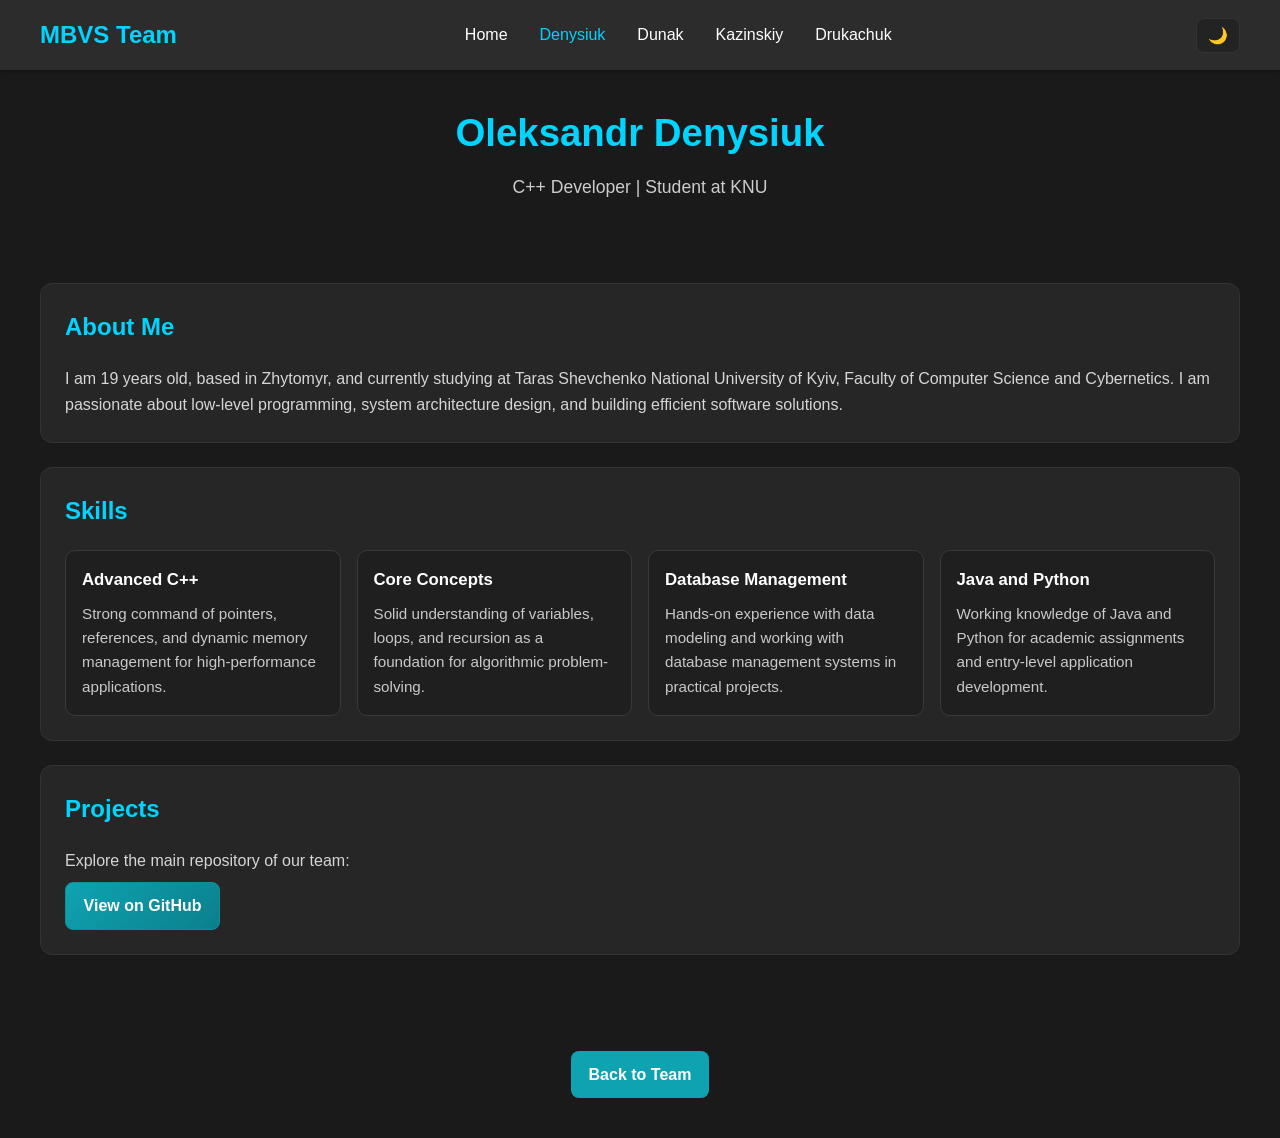
==== denisyuk.html @ 444d5b92 "Save light theme code" ====
<!DOCTYPE html>
<html lang="en">
<head>
    <meta charset="UTF-8">
    <meta name="viewport" content="width=device-width, initial-scale=1.0">
    <title>Oleksandr Denysiuk – Profile</title>
    <link rel="stylesheet" href="style.css">
    <style>
        .profile-main {
            max-width: 1200px;
            margin: 2rem auto;
            padding: 0 1rem 2rem;
        }

        .profile-header {
            text-align: center;
            margin-bottom: 2rem;
        }

        .profile-header h1 {
            margin: 0;
            font-size: 2.4rem;
            color: var(--color-accent);
        }

        .profile-header p {
            margin-top: 0.6rem;
            font-size: 1.1rem;
            color: var(--color-text-muted);
        }

        .profile-section {
            background-color: var(--color-surface-panel);
            border: 1px solid var(--color-border);
            border-radius: 12px;
            padding: 1.5rem;
            margin-bottom: 1.5rem;
        }

        .profile-section h2 {
            margin-top: 0;
            color: var(--color-accent);
        }

        .profile-section p {
            margin-bottom: 0;
            color: var(--color-text-soft);
        }

        .skills-grid {
            display: grid;
            grid-template-columns: repeat(auto-fit, minmax(220px, 1fr));
            gap: 1rem;
        }

        .skill-card {
            background-color: var(--color-surface-skill);
            border: 1px solid var(--color-border-strong);
            border-radius: 10px;
            padding: 1rem;
        }

        .skill-card h3 {
            margin-top: 0;
            margin-bottom: 0.5rem;
            color: var(--color-text);
            font-size: 1.05rem;
        }

        .skill-card p {
            margin: 0;
            color: var(--color-text-subtle);
            font-size: 0.95rem;
        }

        .back-button {
            display: inline-block;
            margin-top: 0.5rem;
            padding: 0.65rem 1.1rem;
            border-radius: 8px;
            text-decoration: none;
            color: var(--color-text);
            background-color: var(--color-btn-gradient-start);
            transition: background-color 0.3s ease;
            font-weight: 600;
        }

        .back-button:hover {
            background-color: var(--color-btn-gradient-end);
        }

        .page-footer {
            text-align: center;
            padding: 0 1rem 2.5rem;
        }

        @media (max-width: 768px) {
            .profile-header h1 {
                font-size: 2rem;
            }
        }
    </style>
</head>
<body>
    <nav class="navbar">
        <div class="nav-container">
            <h2 class="nav-title">MBVS Team</h2>
            <ul class="nav-links">
                <li><a href="index.html">Home</a></li>
                <li><a href="denisyuk.html" class="active" aria-current="page">Denysiuk</a></li>
                <li><a href="Dunak.html">Dunak</a></li>
                <li><a href="kazinskiy.html">Kazinskiy</a></li>
                <li><a href="drukachuk.html">Drukachuk</a></li>
            </ul>
            <button class="theme-toggle-btn" id="theme-toggle" type="button" aria-label="Toggle theme">🌙</button>
        </div>
    </nav>

    <header class="profile-main profile-header">
        <h1>Oleksandr Denysiuk</h1>
        <p>C++ Developer | Student at KNU</p>
    </header>

    <main class="profile-main">
        <section class="profile-section" aria-labelledby="about-title">
            <h2 id="about-title">About Me</h2>
            <p>
                I am 19 years old, based in Zhytomyr, and currently studying at Taras Shevchenko National
                University of Kyiv, Faculty of Computer Science and Cybernetics. I am passionate about
                low-level programming, system architecture design, and building efficient software solutions.
            </p>
        </section>

        <section class="profile-section" aria-labelledby="skills-title">
            <h2 id="skills-title">Skills</h2>
            <div class="skills-grid">
                <article class="skill-card">
                    <h3>Advanced C++</h3>
                    <p>Strong command of pointers, references, and dynamic memory management for high-performance applications.</p>
                </article>
                <article class="skill-card">
                    <h3>Core Concepts</h3>
                    <p>Solid understanding of variables, loops, and recursion as a foundation for algorithmic problem-solving.</p>
                </article>
                <article class="skill-card">
                    <h3>Database Management</h3>
                    <p>Hands-on experience with data modeling and working with database management systems in practical projects.</p>
                </article>
                <article class="skill-card">
                    <h3>Java and Python</h3>
                    <p>Working knowledge of Java and Python for academic assignments and entry-level application development.</p>
                </article>
            </div>
        </section>

        <section class="profile-section" aria-labelledby="projects-title">
            <h2 id="projects-title">Projects</h2>
            <p>Explore the main repository of our team:</p>
            <a href="https://github.com/Stranick7/softserve-homework" target="_blank" rel="noopener noreferrer" class="btn-primary">View on GitHub</a>
        </section>
    </main>

    <footer class="page-footer">
        <a class="back-button" href="index.html">Back to Team</a>
    </footer>
    <script src="script.js"></script>
</body>
</html>
---- style.css ----
/* Modern Dark Theme Styles */
:root {
    --color-bg: #1a1a1a;
    --color-text: #ffffff;
    --color-navbar-bg: #2c2c2c;
    --color-accent: #00d4ff;
    --color-border: #333333;
    --color-border-soft: #343434;
    --color-border-strong: #3a3a3a;
    --color-surface-hero: #202020;
    --color-surface-card: #252525;
    --color-surface-panel: #262626;
    --color-surface-skill: #1f1f1f;
    --color-text-muted: #cccccc;
    --color-text-soft: #d6d6d6;
    --color-text-subtle: #c9c9c9;
    --color-text-footer: #cfcfcf;
    --color-btn-border: #0f8f9e;
    --color-btn-gradient-start: #0fa3b1;
    --color-btn-gradient-end: #0b7f8c;
    --color-btn-gradient-hover-start: #11b7c6;
    --color-btn-gradient-hover-end: #0d919f;
    --hero-glow-start: rgba(0, 212, 255, 0.14);
    --hero-glow-end: rgba(0, 212, 255, 0);
    --shadow-navbar: 0 2px 4px rgba(0, 0, 0, 0.3);
    --shadow-card-hover: 0 10px 24px rgba(0, 0, 0, 0.28);
    --shadow-accent: 0 6px 16px rgba(15, 163, 177, 0.25);
    --toggle-bg: #232323;
    --toggle-hover-bg: #2e2e2e;
}

.light-theme {
    --color-bg: #f4f7fb;
    --color-text: #1a2a33;
    --color-navbar-bg: #e6edf5;
    --color-accent: #007f91;
    --color-border: #c7d4e2;
    --color-border-soft: #cedae7;
    --color-border-strong: #bac9d8;
    --color-surface-hero: #ffffff;
    --color-surface-card: #ffffff;
    --color-surface-panel: #ffffff;
    --color-surface-skill: #f7fafc;
    --color-text-muted: #405766;
    --color-text-soft: #395160;
    --color-text-subtle: #4a6170;
    --color-text-footer: #3e5563;
    --color-btn-border: #0c8696;
    --color-btn-gradient-start: #12a6b5;
    --color-btn-gradient-end: #0f8a99;
    --color-btn-gradient-hover-start: #14b8c8;
    --color-btn-gradient-hover-end: #117e8d;
    --hero-glow-start: rgba(0, 127, 145, 0.12);
    --hero-glow-end: rgba(0, 127, 145, 0);
    --shadow-navbar: 0 2px 8px rgba(20, 40, 60, 0.12);
    --shadow-card-hover: 0 10px 24px rgba(20, 40, 60, 0.14);
    --shadow-accent: 0 6px 16px rgba(18, 166, 181, 0.25);
    --toggle-bg: #dce6f0;
    --toggle-hover-bg: #cfdbea;
}

body {
    font-family: 'Segoe UI', Tahoma, Geneva, Verdana, sans-serif;
    margin: 0;
    padding: 0;
    background-color: var(--color-bg);
    color: var(--color-text);
    line-height: 1.6;
}

/* Navbar Styles */
.navbar {
    background-color: var(--color-navbar-bg);
    padding: 1rem 0;
    box-shadow: var(--shadow-navbar);
}

.nav-container {
    max-width: 1200px;
    margin: 0 auto;
    padding: 0 1rem;
    display: flex;
    justify-content: space-between;
    align-items: center;
    flex-wrap: wrap;
}

.nav-title {
    margin: 0;
    font-size: 1.5rem;
    color: var(--color-accent);
}

.nav-links {
    list-style: none;
    margin: 0;
    padding: 0;
    display: flex;
    gap: 2rem;
}

.nav-links li a {
    color: var(--color-text);
    text-decoration: none;
    font-weight: 500;
    transition: color 0.3s ease;
}

.nav-links li a:hover {
    color: var(--color-accent);
}

.nav-links li a.active {
    color: var(--color-accent);
}

.theme-toggle-btn {
    margin-left: 1rem;
    padding: 0.45rem 0.7rem;
    border: 1px solid var(--color-border);
    border-radius: 8px;
    background-color: var(--toggle-bg);
    color: var(--color-text);
    cursor: pointer;
    font-size: 1rem;
    transition: background-color 0.3s ease, border-color 0.3s ease;
}

.theme-toggle-btn:hover {
    background-color: var(--toggle-hover-bg);
    border-color: var(--color-accent);
}

.btn-primary {
    display: inline-block;
    margin-top: 0.5rem;
    padding: 0.65rem 1.1rem;
    border-radius: 8px;
    border: 1px solid var(--color-btn-border);
    text-decoration: none;
    color: var(--color-text);
    background: linear-gradient(135deg, var(--color-btn-gradient-start), var(--color-btn-gradient-end));
    font-weight: 600;
    transition: background 0.3s ease, transform 0.2s ease, box-shadow 0.3s ease;
}

.btn-primary:hover {
    background: linear-gradient(135deg, var(--color-btn-gradient-hover-start), var(--color-btn-gradient-hover-end));
    box-shadow: var(--shadow-accent);
    transform: translateY(-1px);
}

.btn-primary:focus-visible {
    outline: 2px solid var(--color-accent);
    outline-offset: 2px;
}

/* Team Section Styles */
.team-section {
    max-width: 1200px;
    margin: 2rem auto;
    padding: 2rem 1rem;
    text-align: center;
}

.team-section h1 {
    font-size: 2.5rem;
    margin-bottom: 1rem;
    color: var(--color-accent);
}

.team-section p {
    font-size: 1.2rem;
    max-width: 600px;
    margin: 0 auto;
    color: var(--color-text-muted);
}

.hero-section {
    max-width: 1200px;
    margin: 2rem auto 1rem;
    padding: 2.5rem 1.5rem;
    text-align: center;
    background: radial-gradient(circle at top, var(--hero-glow-start), var(--hero-glow-end) 60%), var(--color-surface-hero);
    border: 1px solid var(--color-border);
    border-radius: 14px;
}

.hero-section h1 {
    margin: 0;
    font-size: 2.8rem;
    color: var(--color-accent);
}

.hero-section p {
    max-width: 780px;
    margin: 1rem auto 0;
    font-size: 1.1rem;
    color: var(--color-text-soft);
}

.members-section {
    max-width: 1200px;
    margin: 0 auto;
    padding: 1.2rem 1rem 2rem;
}

.members-section h2 {
    margin-top: 0;
    margin-bottom: 1rem;
    color: var(--color-accent);
    text-align: center;
    font-size: 2rem;
}

.members-grid {
    display: grid;
    grid-template-columns: repeat(auto-fit, minmax(240px, 1fr));
    gap: 1rem;
}

.member-card {
    background-color: var(--color-surface-card);
    border: 1px solid var(--color-border-soft);
    border-radius: 12px;
    padding: 1.25rem;
    transition: transform 0.2s ease, border-color 0.3s ease, box-shadow 0.3s ease;
}

.member-card:hover {
    transform: translateY(-3px);
    border-color: var(--color-btn-border);
    box-shadow: var(--shadow-card-hover);
}

.member-card h3 {
    margin-top: 0;
    margin-bottom: 0.5rem;
    color: var(--color-text);
}

.member-card p {
    margin-top: 0;
    margin-bottom: 1rem;
    color: var(--color-text-subtle);
}

.home-footer {
    text-align: center;
    padding: 0.5rem 1rem 2.5rem;
}

.home-footer p {
    color: var(--color-text-footer);
    margin-bottom: 0.6rem;
}

/* Responsive Design */
@media (max-width: 768px) {
    .nav-container {
        flex-direction: column;
        align-items: flex-start;
    }

    .nav-title {
        margin-bottom: 1rem;
    }

    .nav-links {
        flex-direction: column;
        gap: 1rem;
        width: 100%;
    }

    .nav-links li {
        width: 100%;
    }

    .nav-links li a {
        display: block;
        padding: 0.5rem 0;
    }

    .theme-toggle-btn {
        margin-left: 0;
        margin-top: 0.5rem;
    }

    .team-section h1 {
        font-size: 2rem;
    }

    .team-section p {
        font-size: 1rem;
    }

    .hero-section h1 {
        font-size: 2.2rem;
    }

    .hero-section p {
        font-size: 1rem;
    }

    .members-section h2 {
        font-size: 1.7rem;
    }
}
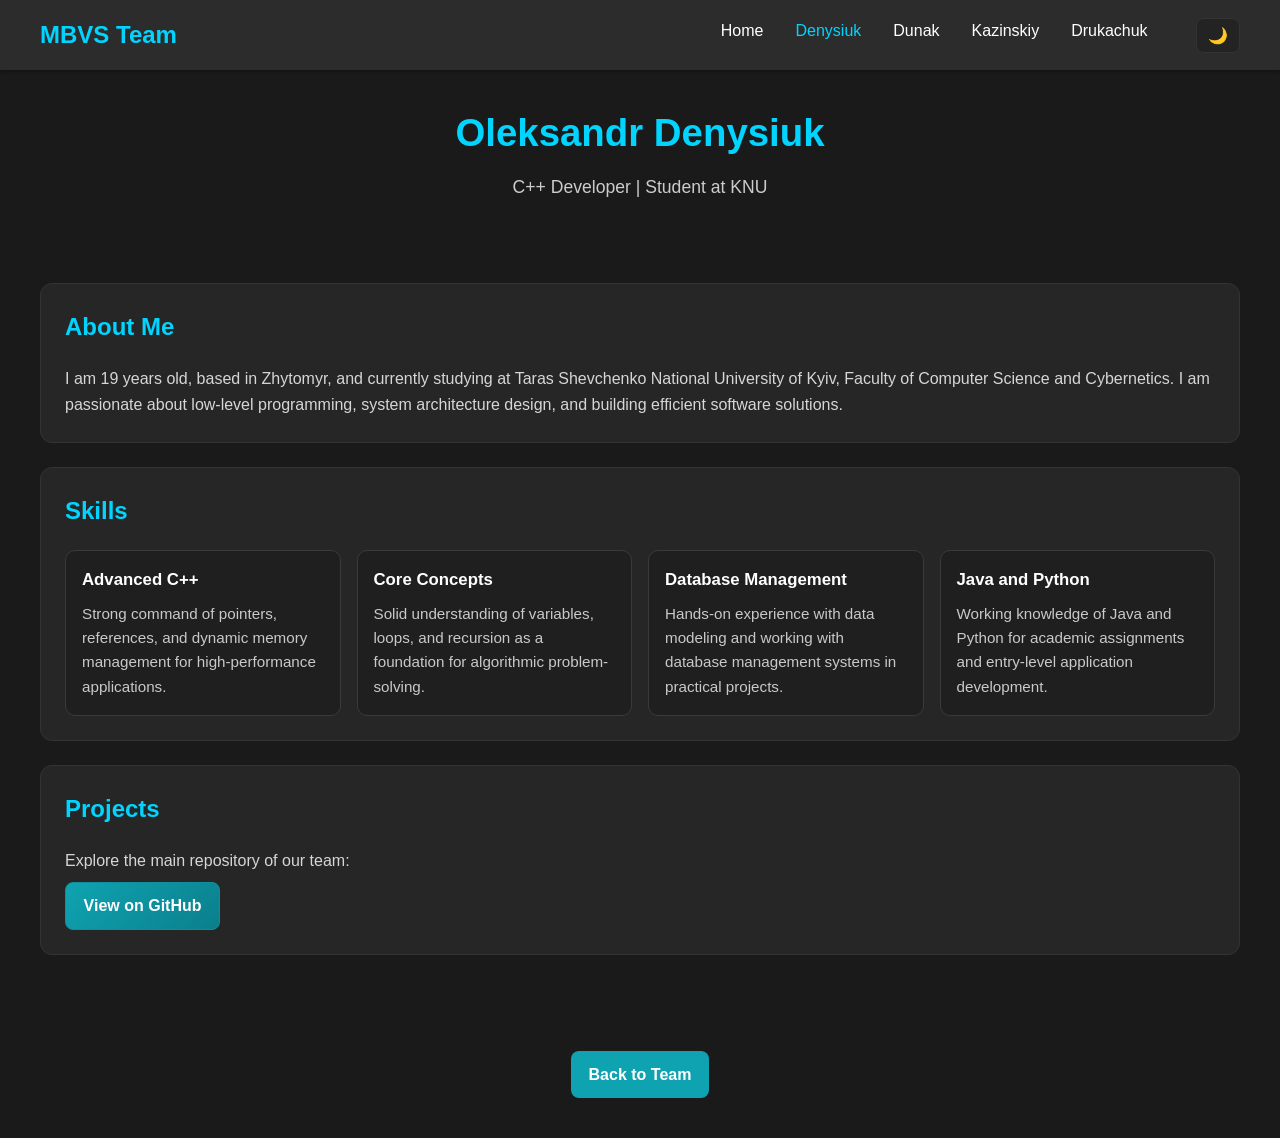
==== commit 27b38a8e: "fix: move toggle into nav list in denisyuk.html; add focus-visible to theme-toggle-btn Agent-Logs-Ur" ====
--- a/denisyuk.html
+++ b/denisyuk.html
@@ -79,7 +79,7 @@
             padding: 0.65rem 1.1rem;
             border-radius: 8px;
             text-decoration: none;
-            color: var(--color-text);
+            color: var(--color-btn-text);
             background-color: var(--color-btn-gradient-start);
             transition: background-color 0.3s ease;
             font-weight: 600;
@@ -111,8 +111,10 @@
                 <li><a href="Dunak.html">Dunak</a></li>
                 <li><a href="kazinskiy.html">Kazinskiy</a></li>
                 <li><a href="drukachuk.html">Drukachuk</a></li>
+                <li>
+                    <button class="theme-toggle-btn" id="theme-toggle" type="button" aria-label="Toggle theme">🌙</button>
+                </li>
             </ul>
-            <button class="theme-toggle-btn" id="theme-toggle" type="button" aria-label="Toggle theme">🌙</button>
         </div>
     </nav>
 
--- a/style.css
+++ b/style.css
@@ -15,6 +15,7 @@
     --color-text-soft: #d6d6d6;
     --color-text-subtle: #c9c9c9;
     --color-text-footer: #cfcfcf;
+    --color-btn-text: #ffffff;
     --color-btn-border: #0f8f9e;
     --color-btn-gradient-start: #0fa3b1;
     --color-btn-gradient-end: #0b7f8c;
@@ -45,6 +46,7 @@
     --color-text-soft: #395160;
     --color-text-subtle: #4a6170;
     --color-text-footer: #3e5563;
+    --color-btn-text: #ffffff;
     --color-btn-border: #0c8696;
     --color-btn-gradient-start: #12a6b5;
     --color-btn-gradient-end: #0f8a99;
@@ -131,6 +133,11 @@
     border-color: var(--color-accent);
 }
 
+.theme-toggle-btn:focus-visible {
+    outline: 2px solid var(--color-accent);
+    outline-offset: 2px;
+}
+
 .btn-primary {
     display: inline-block;
     margin-top: 0.5rem;
@@ -138,7 +145,7 @@
     border-radius: 8px;
     border: 1px solid var(--color-btn-border);
     text-decoration: none;
-    color: var(--color-text);
+    color: var(--color-btn-text);
     background: linear-gradient(135deg, var(--color-btn-gradient-start), var(--color-btn-gradient-end));
     font-weight: 600;
     transition: background 0.3s ease, transform 0.2s ease, box-shadow 0.3s ease;
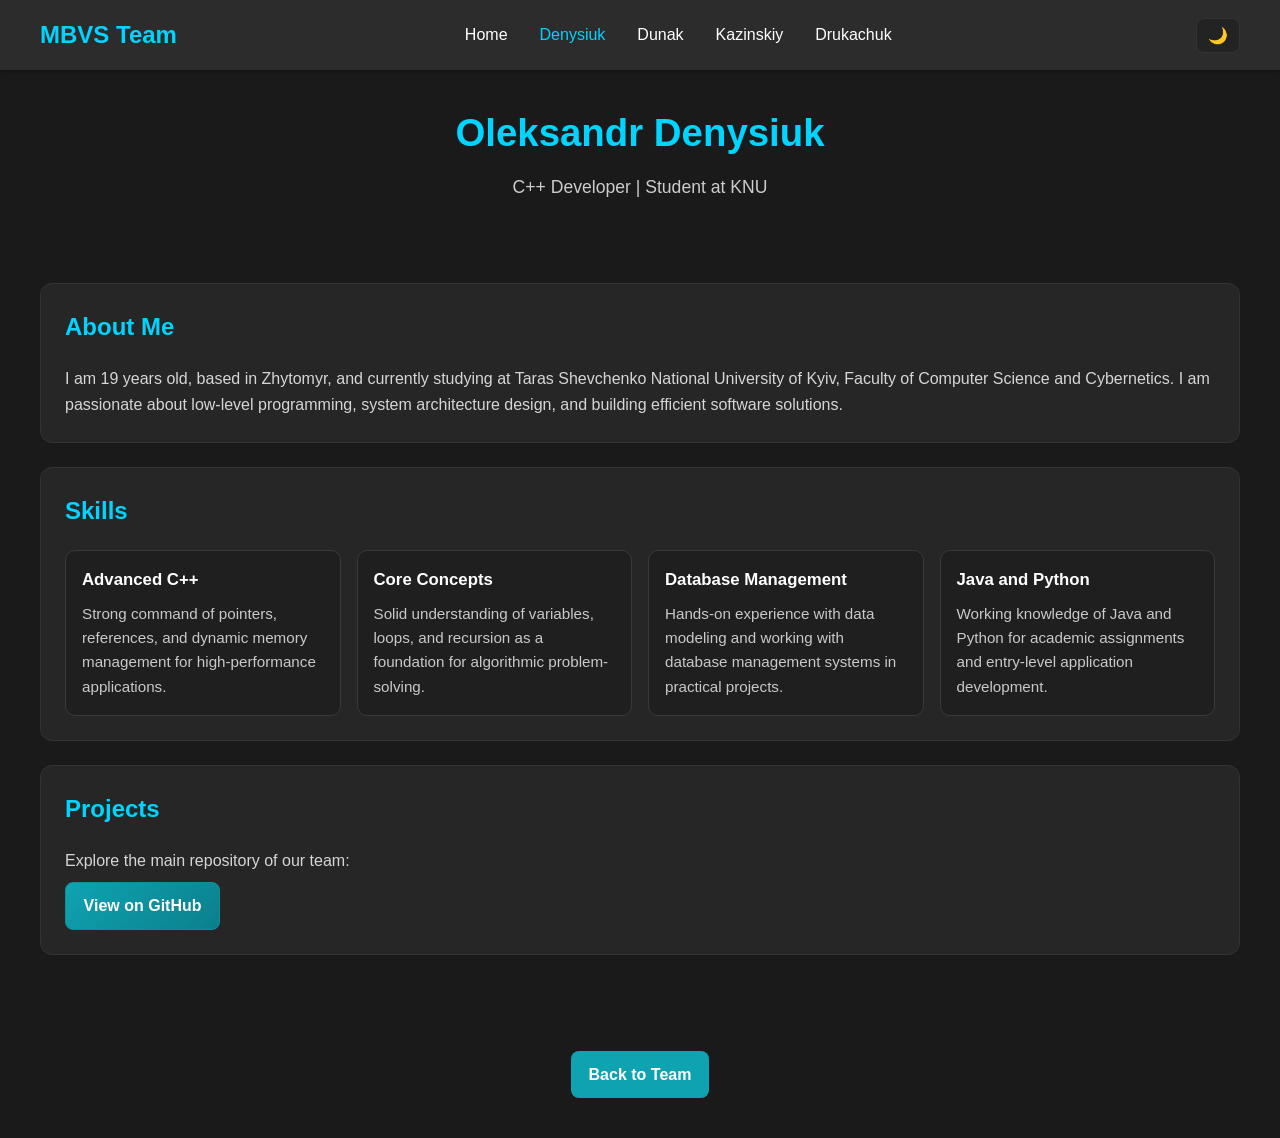
==== commit 6091d9b4: "Edit changes" ====
--- a/denisyuk.html
+++ b/denisyuk.html
@@ -111,10 +111,8 @@
                 <li><a href="Dunak.html">Dunak</a></li>
                 <li><a href="kazinskiy.html">Kazinskiy</a></li>
                 <li><a href="drukachuk.html">Drukachuk</a></li>
-                <li>
-                    <button class="theme-toggle-btn" id="theme-toggle" type="button" aria-label="Toggle theme">🌙</button>
-                </li>
             </ul>
+            <button class="theme-toggle-btn" id="theme-toggle" type="button" aria-label="Toggle theme">🌙</button>
         </div>
     </nav>
 
